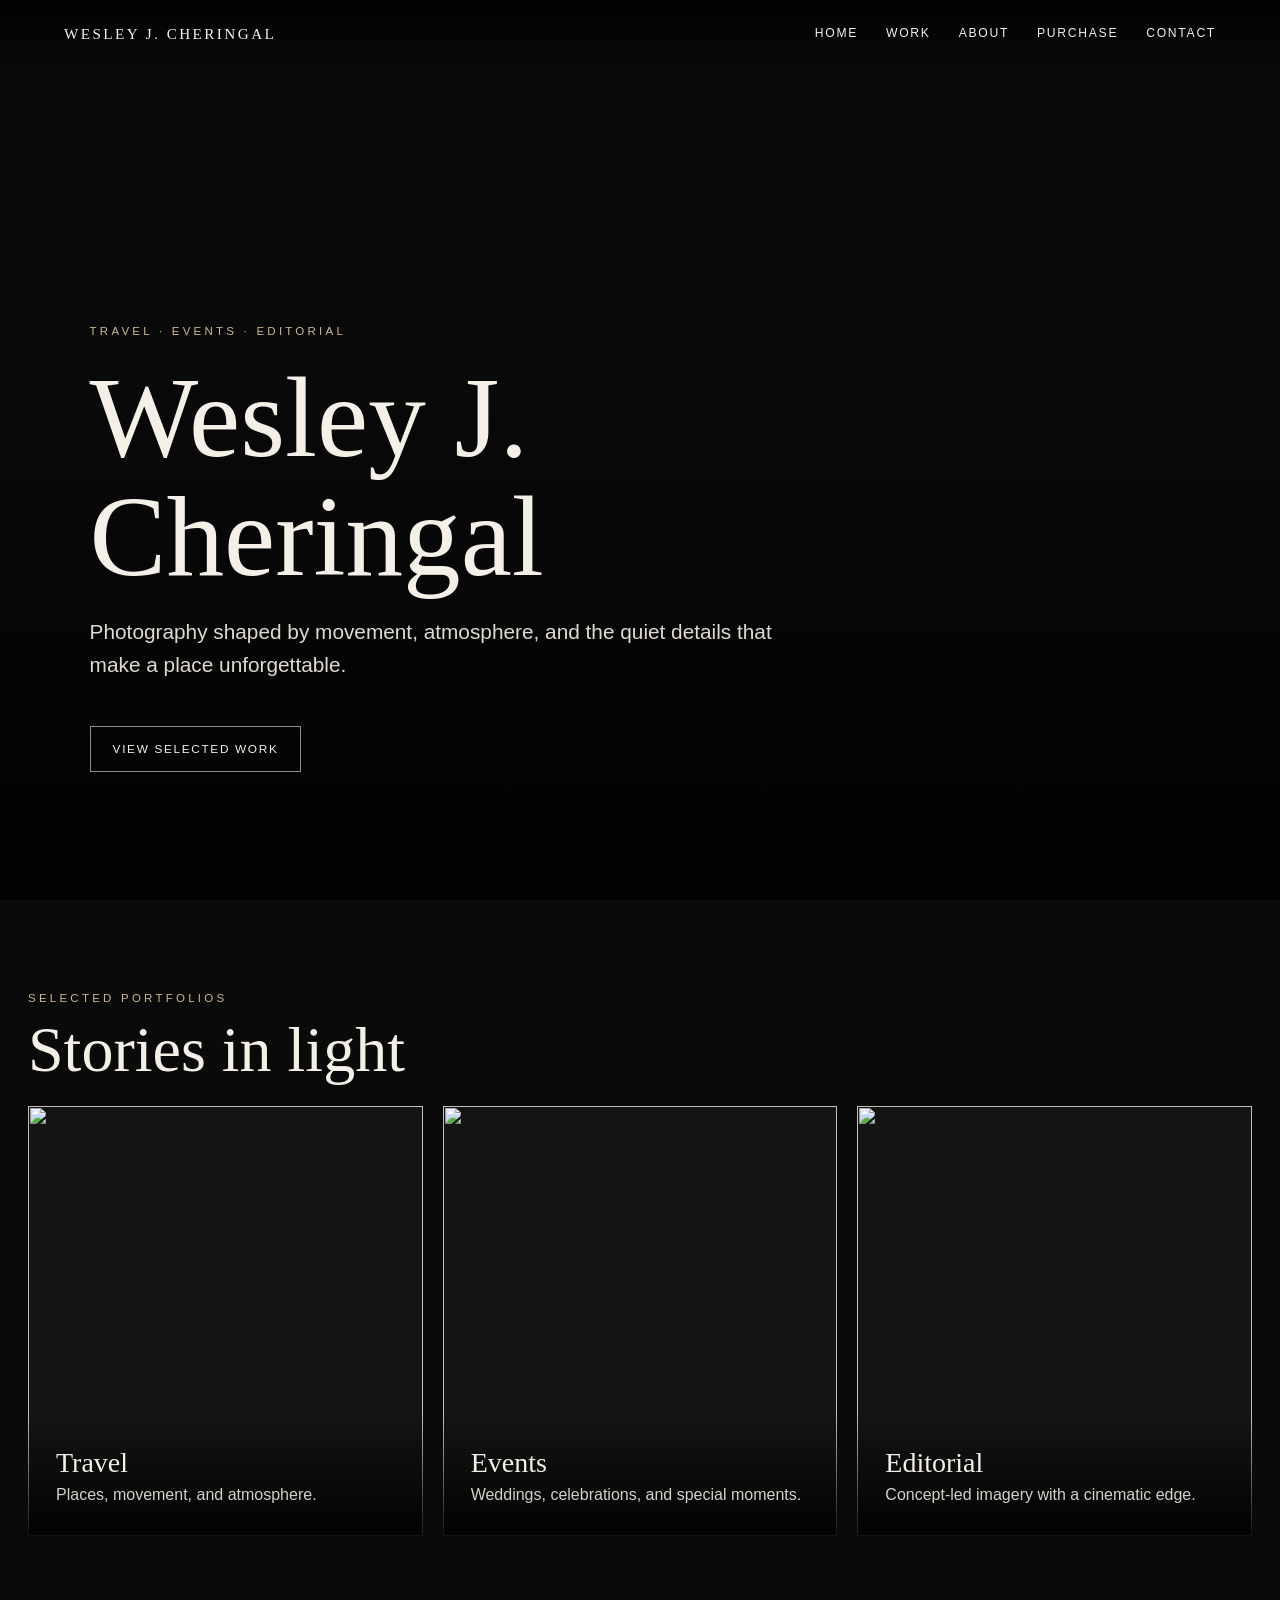
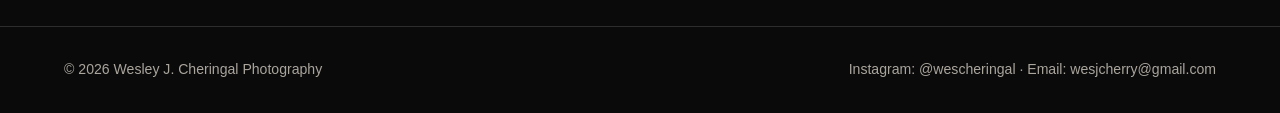
==== index.html @ 17e2fbef "Add files via upload" ====
<!doctype html>
<html lang="en">

<head>
    <meta charset="utf-8">
    <meta name="viewport" content="width=device-width,initial-scale=1">
    <meta name="description" content="Photography portfolio by Wesley J. Cheringal">
    <title>Wesley J. Cheringal Photography</title>
    <link rel="stylesheet" href="assets/css/style.css">
</head>

<body>
    <header class="site-header"><a class="logo" href="index.html">Wesley J. Cheringal</a><button
            class="menu">Menu</button>
        <nav class="nav"><a href="index.html">Home</a><a href="work.html">Work</a><a href="about.html">About</a><a
                href="shop.html">Purchase</a><a href="contact.html">Contact</a></nav>
    </header>
    <main>
        <section class="hero">
            <div class="hero-content fade">
                <div class="eyebrow">Travel · Events · Editorial</div>
                <h1>Wesley J.<br>Cheringal</h1>
                <p class="lead">Photography shaped by movement, atmosphere, and the quiet details that make a place
                    unforgettable.</p><a class="button" href="work.html">View selected work</a>
            </div>
        </section>
        <section class="section fade">
            <div class="eyebrow">Selected portfolios</div>
            <h2>Stories in light</h2>
            <div class="category-grid">
                <a class="category-card" href="travel.html"><img src="images/travel/travel-1.jpg">
                    <div class="category-overlay">
                        <h3>Travel</h3>
                        <p>Places, movement, and atmosphere.</p>
                    </div>
                </a>
                <a class="category-card" href="events.html"><img src="images/events/home-events.jpg">
                    <div class="category-overlay">
                        <h3>Events</h3>
                        <p>Weddings, celebrations, and special moments.</p>
                    </div>
                </a>
                <a class="category-card" href="editorial.html"><img src="images/editorial/editorial-1.jpg">
                    <div class="category-overlay">
                        <h3>Editorial</h3>
                        <p>Concept-led imagery with a cinematic edge.</p>
                    </div>
                </a>
            </div>
        </section>
    </main>
    <footer class="footer"><span>© <span data-year></span> Wesley J. Cheringal Photography</span><span>Instagram:
            @wescheringal · Email: wesjcherry@gmail.com</span></footer>
    <script src="assets/js/main.js"></script>
</body>

</html>
---- assets/css/style.css ----
:root{--bg:#0a0a0a;--panel:#141414;--text:#f4f0e8;--muted:#aaa59d;--accent:#cdb893;--line:rgba(255,255,255,.14);--max:1280px}
*{box-sizing:border-box}html{scroll-behavior:smooth}body{margin:0;background:var(--bg);color:var(--text);font-family:Arial,Helvetica,sans-serif;line-height:1.55}
img{display:block;width:100%}a{text-decoration:none;color:inherit}.site-header{position:fixed;z-index:50;top:0;left:0;right:0;display:flex;justify-content:space-between;align-items:center;padding:22px 5vw;background:linear-gradient(rgba(0,0,0,.8),transparent)}
.logo{font-family:Georgia,serif;letter-spacing:.16em;text-transform:uppercase;font-size:.95rem}.nav{display:flex;gap:28px}.nav a{font-size:.76rem;letter-spacing:.14em;text-transform:uppercase}.nav a:hover{color:var(--accent)}
.menu{display:none;background:transparent;color:var(--text);border:1px solid var(--line);padding:8px 12px}.hero{min-height:100vh;display:grid;align-items:end;padding:10vw 7vw;background:linear-gradient(to top,rgba(0,0,0,.82),rgba(0,0,0,.08) 60%),url("../../images/hero.jpeg") center/cover no-repeat}
.hero-content{max-width:850px}.eyebrow{text-transform:uppercase;letter-spacing:.28em;font-size:.72rem;color:var(--accent)}h1,h2,h3{font-family:Georgia,serif;font-weight:400;line-height:1.03}
h1{font-size:clamp(3.5rem,9vw,8.5rem);margin:.15em 0}h2{font-size:clamp(2.3rem,5vw,5rem);margin:.15em 0 .35em}h3{font-size:1.75rem;margin:.2em 0}.lead{font-size:clamp(1rem,2vw,1.3rem);max-width:700px;color:#e0dbd1}
.button{display:inline-block;margin-top:24px;border:1px solid rgba(255,255,255,.55);padding:13px 22px;text-transform:uppercase;letter-spacing:.14em;font-size:.74rem}.button:hover{background:var(--text);color:#111}
.page-hero{padding:180px 7vw 70px;border-bottom:1px solid var(--line)}.page-hero p{max-width:720px;color:var(--muted);font-size:1.08rem}.section{max-width:var(--max);margin:auto;padding:90px 28px}
.category-grid{display:grid;grid-template-columns:repeat(3,1fr);gap:20px}.category-card{position:relative;min-height:430px;overflow:hidden;background:var(--panel)}.category-card img{height:100%;object-fit:cover;transition:transform .7s ease}.category-card:hover img{transform:scale(1.035)}
.category-overlay{position:absolute;left:0;right:0;bottom:0;padding:28px;background:linear-gradient(transparent,rgba(0,0,0,.9))}.category-overlay p{margin:0;color:#d6d1c8}
.gallery{columns:3 320px;column-gap:18px}.gallery figure{break-inside:avoid;margin:0 0 18px;background:var(--panel)}.gallery figcaption{padding:11px 14px 15px;color:var(--muted);font-size:.86rem}
.about-grid{display:grid;grid-template-columns:1fr 1.1fr;gap:70px;align-items:center}.about-copy p{color:var(--muted);font-size:1.05rem}.shop-grid{display:grid;grid-template-columns:repeat(3,1fr);gap:22px}.shop-card{background:var(--panel);border:1px solid var(--line)}.shop-card img{aspect-ratio:4/3;object-fit:cover}.shop-copy{padding:22px}.price{color:var(--accent);font-size:1.08rem}
.notice{padding:20px;border:1px solid var(--line);color:var(--muted);background:#101010}.contact-form{display:grid;gap:14px;max-width:760px}.contact-form input,.contact-form textarea{padding:14px;background:#111;color:var(--text);border:1px solid var(--line)}.contact-form textarea{min-height:160px}.contact-form button{justify-self:start;background:var(--text);border:0;padding:13px 20px}
.footer{display:flex;justify-content:space-between;gap:24px;padding:32px 5vw;border-top:1px solid var(--line);color:var(--muted);font-size:.88rem}.fade{opacity:0;transform:translateY(18px);transition:.8s ease}.fade.show{opacity:1;transform:none}
@media(max-width:900px){.category-grid,.shop-grid{grid-template-columns:1fr 1fr}.about-grid{grid-template-columns:1fr}}@media(max-width:680px){.menu{display:block}.nav{display:none;position:absolute;right:5vw;top:70px;flex-direction:column;background:#111;border:1px solid var(--line);padding:18px}.nav.open{display:flex}.category-grid,.shop-grid{grid-template-columns:1fr}.footer{flex-direction:column}}
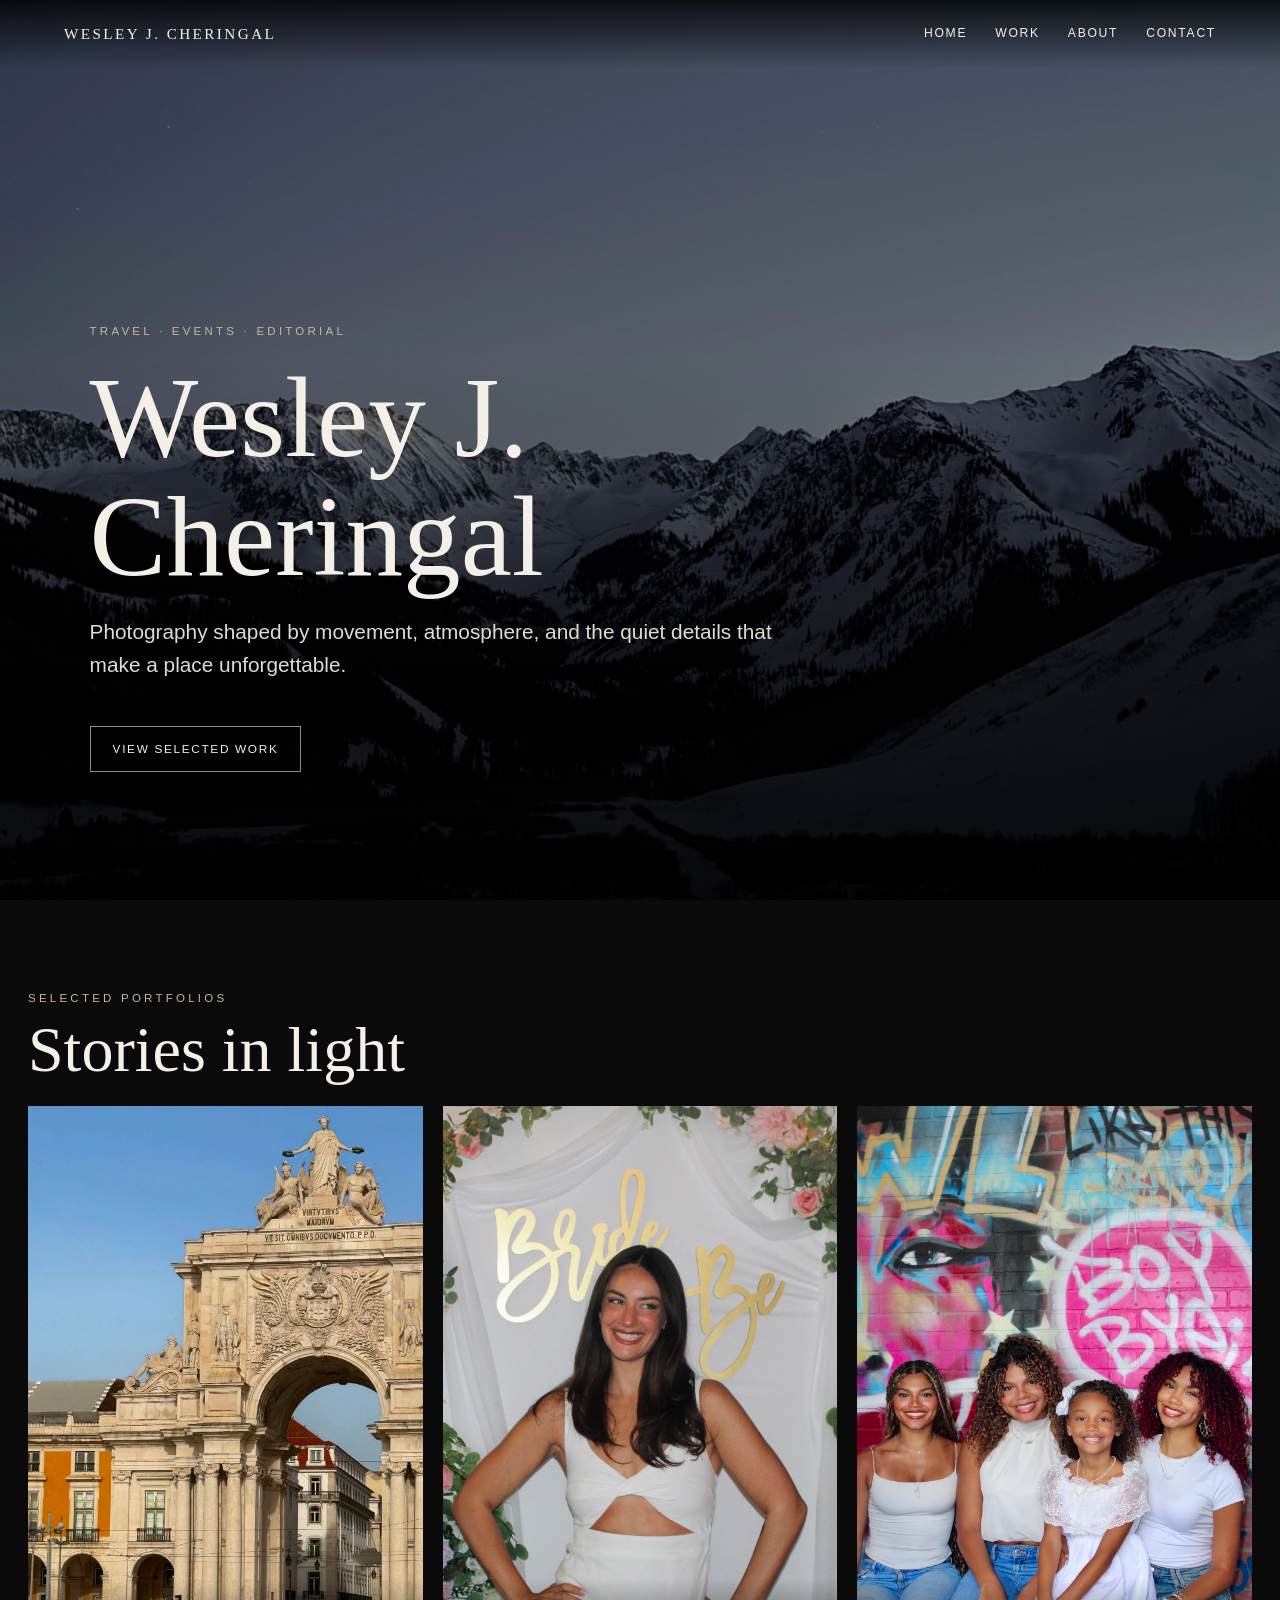
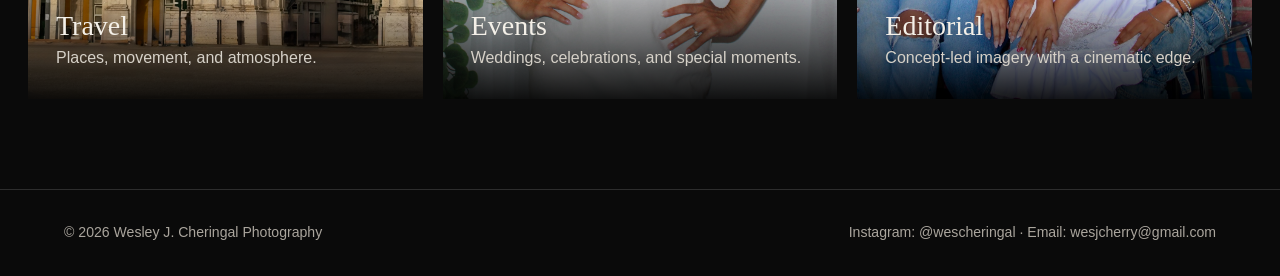
==== commit 9d767301: "Update index.html" ====
--- a/index.html
+++ b/index.html
@@ -13,7 +13,7 @@
     <header class="site-header"><a class="logo" href="index.html">Wesley J. Cheringal</a><button
             class="menu">Menu</button>
         <nav class="nav"><a href="index.html">Home</a><a href="work.html">Work</a><a href="about.html">About</a><a
-                href="shop.html">Purchase</a><a href="contact.html">Contact</a></nav>
+             href="contact.html">Contact</a></nav>
     </header>
     <main>
         <section class="hero">
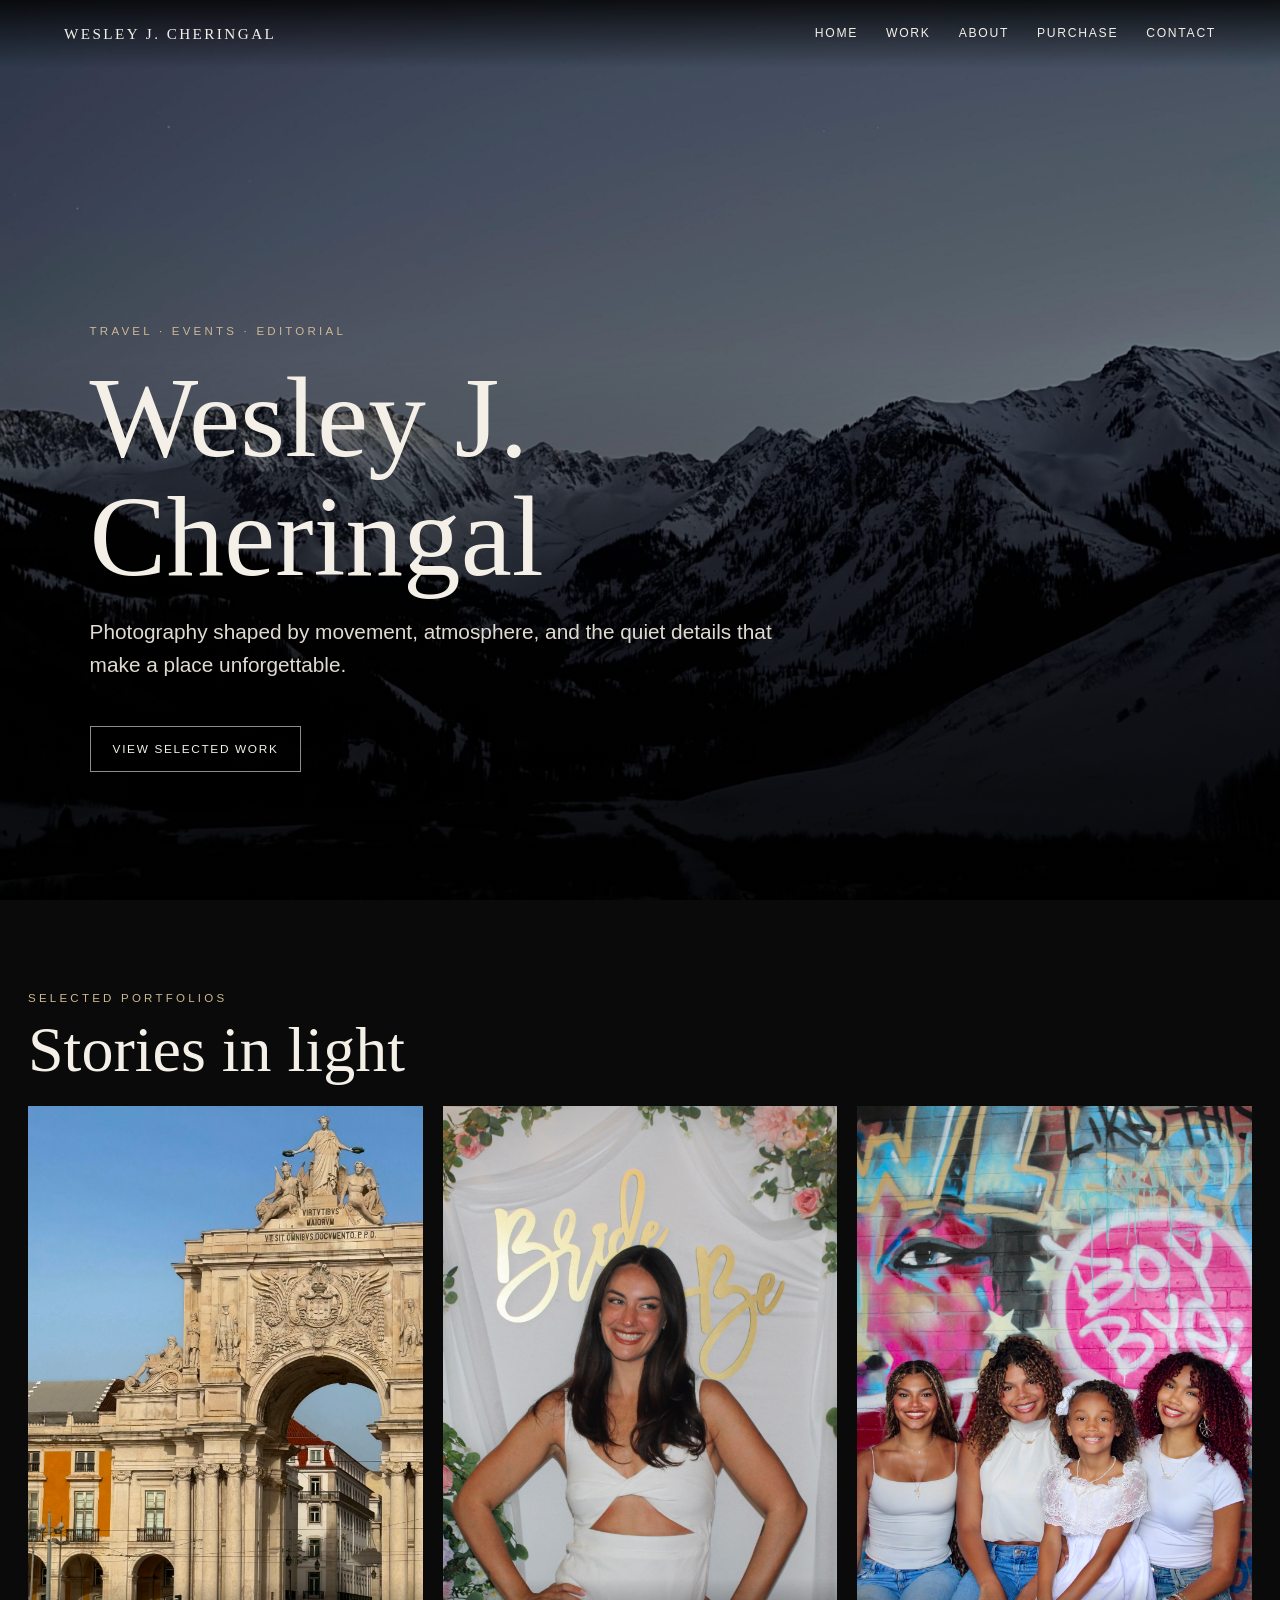
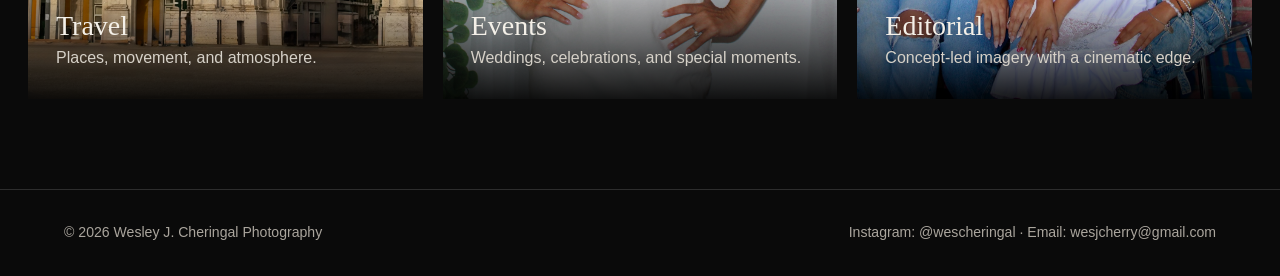
==== commit 202611b9: "Update index.html" ====
--- a/index.html
+++ b/index.html
@@ -12,8 +12,8 @@
 <body>
     <header class="site-header"><a class="logo" href="index.html">Wesley J. Cheringal</a><button
             class="menu">Menu</button>
-        <nav class="nav"><a href="index.html">Home</a><a href="work.html">Work</a><a href="about.html">About</a><a
-             href="contact.html">Contact</a></nav>
+        <nav class="nav"><a href="index.html">Home</a><a href="work.html">Work</a><a href="about.html">About</a><a  
+            href="shop.html">Purchase</a><a href="contact.html">Contact</a></nav>
     </header>
     <main>
         <section class="hero">
